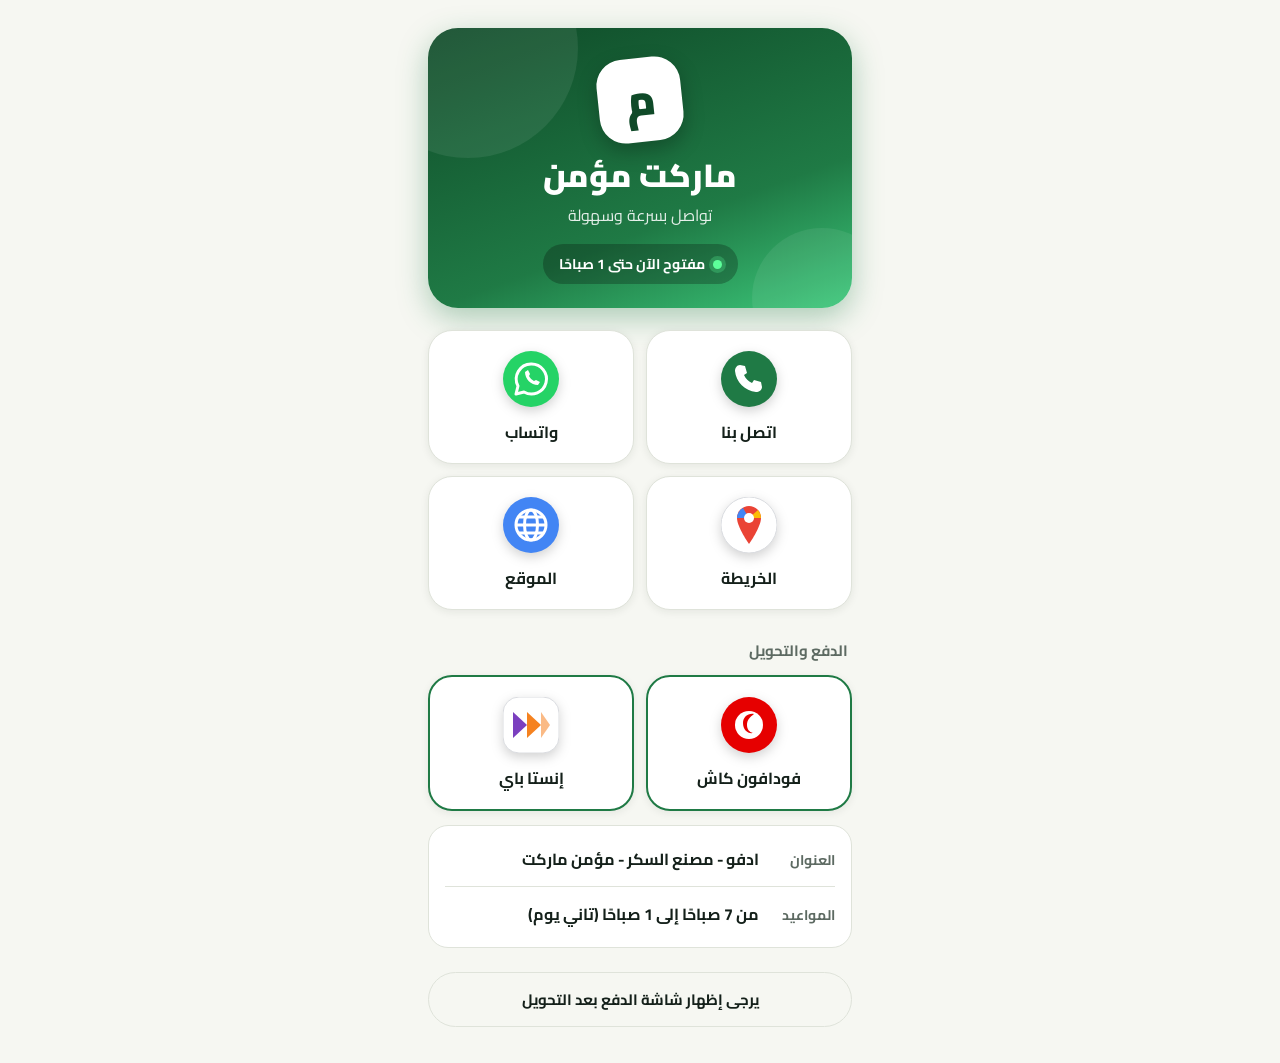
==== simple/index.html @ 1ff88022 "Update simple/index.html" ====
<!DOCTYPE html>
<html lang="ar" dir="rtl">
<head>
<meta charset="utf-8">
<meta name="viewport" content="width=device-width, initial-scale=1, viewport-fit=cover">
<title>ماركت مؤمن</title>
<link href="https://fonts.googleapis.com/css2?family=Cairo:wght@500;700;900&display=swap" rel="stylesheet">
<style>
:root{--bg:#f6f7f2;--card:#ffffff;--ink:#14201a;--mute:#5d6a62;--line:#dfe3da;--accent:#1f7a45;--accent-ink:#fff;--shadow:rgba(20,32,26,.08);
box-sizing:border-box;padding-top:env(safe-area-inset-top,0px);padding-bottom:env(safe-area-inset-bottom,0px)}
@media (prefers-color-scheme:dark){:root:not([data-theme="light"]){--bg:#0c0f0d;--card:#161b18;--ink:#f2f5f0;--mute:#9aa69e;--line:#27302b;--accent:#3cc77a;--accent-ink:#06210f;--shadow:rgba(0,0,0,.4)}}
:root[data-theme="dark"]{--bg:#0c0f0d;--card:#161b18;--ink:#f2f5f0;--mute:#9aa69e;--line:#27302b;--accent:#3cc77a;--accent-ink:#06210f;--shadow:rgba(0,0,0,.4)}
*{box-sizing:border-box;margin:0}
html{scroll-padding-top:env(safe-area-inset-top,0px)}
body{background:var(--bg);color:var(--ink);font-family:'Cairo',Tahoma,Arial,sans-serif;min-height:100vh;display:flex;justify-content:center}
main{width:100%;max-width:460px;padding:28px 18px 36px}
header{text-align:center;padding:10px 0 26px}
.mark{width:84px;height:84px;border-radius:26px;background:var(--accent);color:var(--accent-ink);display:grid;place-items:center;font-size:44px;font-weight:900;margin:0 auto 14px;transform:rotate(-6deg)}
h1{font-size:32px;font-weight:900;line-height:1.2}
header p{color:var(--mute);margin-top:6px;font-size:16px}
.grid{display:grid;grid-template-columns:1fr 1fr;gap:12px}
.item{background:var(--card);border:1px solid var(--line);border-radius:20px;padding:18px 10px 14px;display:flex;flex-direction:column;align-items:center;gap:10px;color:var(--ink);text-decoration:none;font:inherit;font-weight:700;font-size:16px;cursor:pointer;box-shadow:0 2px 8px var(--shadow);transition:transform .15s}
.item:active{transform:scale(.97)}
.item:focus-visible,.copy:focus-visible,.close:focus-visible{outline:3px solid var(--accent);outline-offset:2px}
.item svg{width:56px;height:56px}
.item small{color:var(--mute);font-weight:500;font-size:13px;margin-top:-6px}
h2{font-size:15px;color:var(--mute);font-weight:700;margin:26px 4px 10px}
.note{margin-top:24px;border:1.5px solid var(--line);border-radius:999px;padding:12px 16px;text-align:center;font-weight:700;font-size:15px}
.sheet-bg{position:fixed;inset:0;background:rgba(0,0,0,.55);display:none;align-items:flex-end;justify-content:center;z-index:9}
.sheet-bg.open{display:flex}
.sheet{background:var(--card);width:100%;max-width:460px;border-radius:26px 26px 0 0;padding:24px 20px calc(24px + env(safe-area-inset-bottom,0px));text-align:center}
.sheet h3{font-size:22px;font-weight:900}
.sheet p{color:var(--mute);margin:6px 0 16px}
.num{font-size:26px;font-weight:900;letter-spacing:1px;direction:ltr;background:var(--bg);border-radius:14px;padding:14px;word-break:break-all}
.copy,.close{display:block;width:100%;margin-top:12px;border:0;border-radius:14px;padding:14px;font:inherit;font-weight:900;font-size:17px;cursor:pointer}
.copy{background:var(--accent);color:var(--accent-ink)}
.close{background:transparent;color:var(--mute);font-weight:700}
.info{margin-top:14px;background:var(--card);border:1px solid var(--line);border-radius:20px;padding:6px 16px}
.row{display:flex;gap:12px;align-items:baseline;padding:12px 0;border-bottom:1px solid var(--line)}
.row:last-child{border:0}
.row b{min-width:64px;color:var(--mute);font-weight:700;font-size:14px}
.row span{font-weight:700;font-size:16px}
header{background:linear-gradient(160deg,#0f4a28,#1f7a45 65%,#3cc77a);color:#fff;border-radius:30px;padding:30px 18px 24px;margin-bottom:22px;position:relative;overflow:hidden;box-shadow:0 10px 30px rgba(31,122,69,.35)}
header::before{content:"";position:absolute;width:220px;height:220px;border-radius:50%;background:rgba(255,255,255,.08);top:-90px;left:-70px}
header::after{content:"";position:absolute;width:140px;height:140px;border-radius:50%;background:rgba(255,255,255,.07);bottom:-60px;right:-40px}
header>*{position:relative;z-index:1}
.mark{background:#fff;color:#0f4a28;box-shadow:0 8px 20px rgba(0,0,0,.25)}
header p{color:rgba(255,255,255,.88)}
.badge{display:inline-flex;align-items:center;gap:8px;margin-top:14px;background:rgba(0,0,0,.25);border-radius:999px;padding:7px 16px;font-weight:700;font-size:14px}
.badge i{width:9px;height:9px;border-radius:50%;background:#ff6b6b}
.badge.on i{background:#5dff9a;box-shadow:0 0 0 4px rgba(93,255,154,.25)}
.item{border-radius:24px;padding:20px 10px 16px}
.item svg{filter:drop-shadow(0 4px 6px rgba(0,0,0,.18))}
#pay .item{border:2px solid var(--accent)}
@media(hover:hover){.item:hover{transform:translateY(-3px)}}
main>.grid .item{animation:in .5s both}
main>.grid .item:nth-child(2){animation-delay:.06s}main>.grid .item:nth-child(3){animation-delay:.12s}main>.grid .item:nth-child(4){animation-delay:.18s}
@keyframes in{from{opacity:0;transform:translateY(14px)}}
@media(prefers-reduced-motion:reduce){main>.grid .item{animation:none}}
</style>
</head>
<body>
<main>
<header>
  <div class="mark">م</div>
  <h1>ماركت مؤمن</h1>
  <p>تواصل بسرعة وسهولة</p>
  <span class="badge" id="bd"><i></i><span id="bt"></span></span>
</header>

<div class="grid" id="contact"></div>
<h2>الدفع والتحويل</h2>
<div class="grid" id="pay"></div>
<div class="info">
  <div class="row"><b>العنوان</b><span>ادفو - مصنع السكر - مؤمن ماركت</span></div>
  <div class="row"><b>المواعيد</b><span>من 7 صباحًا إلى 1 صباحًا (تاني يوم)</span></div>
</div>
<div class="note">يرجى إظهار شاشة الدفع بعد التحويل</div>
</main>
<script>
const CONFIG = {
  phone: "01111177487",
  whatsapp: "201111177486",
  maps: "https://maps.app.goo.gl/Q65ktcXpuxqyv25f9?g_st=ac",
  website: "https://mostafaemad21.github.io/moamen-market/",
  instapay: "https://ipn.eg/S/mo2a94/instapay/0HHmDK",
  vodafone: "http://vf.eg/vfcash?id=mt&qrId=dAqxpC",
  /* اتركها فاضية لحد ما تتوفر: */
  facebook: "", instagram: "", tiktok: "", reviews: ""
};
const svg = (bg, inner) => `<svg viewBox="0 0 56 56" aria-hidden="true">${bg}${inner}</svg>`;
const ICONS = {
  phone: svg('<circle cx="28" cy="28" r="28" fill="#1f7a45"/>','<path d="M19 14l5 1 2 7-3 2c2 4 4 6 8 8l2-3 7 2 1 5c0 3-3 5-6 5-11-1-20-10-21-21 0-3 2-6 5-6z" fill="#fff"/>'),
  facebook: svg('<circle cx="28" cy="28" r="28" fill="#1877f2"/>','<path d="M31 46V30h5l1-6h-6v-4c0-2 1-3 3-3h3v-5h-5c-5 0-7 3-7 7v5h-5v6h5v16z" fill="#fff"/>'),
  instagram: svg('<defs><linearGradient id="ig" x1="0" y1="1" x2="1" y2="0"><stop offset="0" stop-color="#feda75"/><stop offset=".4" stop-color="#fa7e1e"/><stop offset=".7" stop-color="#d62976"/><stop offset="1" stop-color="#4f5bd5"/></linearGradient></defs><rect width="56" height="56" rx="16" fill="url(#ig)"/>','<rect x="14" y="14" width="28" height="28" rx="8" fill="none" stroke="#fff" stroke-width="3"/><circle cx="28" cy="28" r="6.5" fill="none" stroke="#fff" stroke-width="3"/><circle cx="36.5" cy="19.5" r="2" fill="#fff"/>'),
  tiktok: svg('<circle cx="28" cy="28" r="28" fill="#000"/>','<path d="M30 15v16a5 5 0 1 1-5-5" fill="none" stroke="#25f4ee" stroke-width="4" stroke-linecap="round" transform="translate(-1.5 1)"/><path d="M30 15v16a5 5 0 1 1-5-5m5-11c1 4 3 6 8 6" fill="none" stroke="#fe2c55" stroke-width="4" stroke-linecap="round" transform="translate(1.5 -1)"/><path d="M30 15v16a5 5 0 1 1-5-5m5-11c1 4 3 6 8 6" fill="none" stroke="#fff" stroke-width="4" stroke-linecap="round"/>'),
  whatsapp: svg('<circle cx="28" cy="28" r="28" fill="#25d366"/>','<path d="M28 13a15 15 0 0 0-13 22l-2 8 8-2a15 15 0 1 0 7-28z" fill="none" stroke="#fff" stroke-width="3" stroke-linejoin="round"/><path d="M22 21c0 7 6 13 13 13l2-3-4-2-2 1c-2-1-4-3-5-5l1-2-2-4z" fill="#fff"/>'),
  maps: svg('<circle cx="28" cy="28" r="28" fill="#fff" stroke="#dadce0"/>','<path d="M28 9a12 12 0 0 0-12 12c0 9 12 26 12 26s12-17 12-26A12 12 0 0 0 28 9z" fill="#ea4335"/><path d="M16 21a12 12 0 0 1 6-10l6 10z" fill="#4285f4"/><path d="M40 21a12 12 0 0 0-3-8l-9 8z" fill="#fbbc04"/><circle cx="28" cy="21" r="5" fill="#fff"/>'),
  reviews: svg('<circle cx="28" cy="28" r="28" fill="#fff" stroke="#dadce0"/>','<text x="28" y="35" text-anchor="middle" font-family="Arial" font-weight="700" font-size="30" fill="#4285f4">G</text><text x="28" y="48" text-anchor="middle" font-size="9" fill="#fbbc04">★★★★★</text>'),
  website: svg('<circle cx="28" cy="28" r="28" fill="#4285f4"/>','<g fill="none" stroke="#fff" stroke-width="3"><circle cx="28" cy="28" r="15"/><ellipse cx="28" cy="28" rx="6.5" ry="15"/><path d="M13 28h30M16 20h24M16 36h24"/></g>'),
  vodafone: svg('<circle cx="28" cy="28" r="28" fill="#e60000"/>','<circle cx="28" cy="28" r="14" fill="#fff"/><path d="M33 17c-6-1-11 3-11 9 0 7 5 11 10 10-4-1-6-4-6-8 0-5 3-8 7-11z" fill="#e60000"/>'),
  instapay: svg('<rect width="56" height="56" rx="16" fill="#fff" stroke="#dadce0"/>','<path d="M10 15l14 13-14 13z" fill="#7b3fbf"/><path d="M24 15l14 13-14 13z" fill="#f58220"/><path d="M38 15l9 13-9 13z" fill="#f58220" opacity=".55"/>')
};

const items = [
  ["phone","اتصل بنا","tel:"+CONFIG.phone],
  ["whatsapp","واتساب","https://wa.me/"+CONFIG.whatsapp],
  ["maps","الخريطة",CONFIG.maps],
  ["website","الموقع",CONFIG.website],
  ["facebook","فيسبوك",CONFIG.facebook],
  ["instagram","انستجرام",CONFIG.instagram],
  ["tiktok","تيك توك",CONFIG.tiktok],
  ["reviews","قيّمنا على جوجل",CONFIG.reviews]
].filter(i=>i[2]);
const pay = [["vodafone","فودافون كاش",CONFIG.vodafone],["instapay","إنستا باي",CONFIG.instapay]];
const a = ([k,t,h]) => `<a class="item" href="${h}" ${h.startsWith('tel:')?'':'target="_blank" rel="noopener"'}>${ICONS[k]}<span>${t}</span></a>`;
document.getElementById('contact').innerHTML = items.map(a).join('');
document.getElementById('pay').innerHTML = pay.map(a).join('');
const h=+new Intl.DateTimeFormat('en',{hour:'numeric',hour12:false,timeZone:'Africa/Cairo'}).format(new Date())%24;
const on=h>=7||h<1;document.getElementById('bd').classList.toggle('on',on);
document.getElementById('bt').textContent=on?'مفتوح الآن حتى 1 صباحًا':'مغلق الآن - نفتح 7 صباحًا';
</script>
</body>
</html>
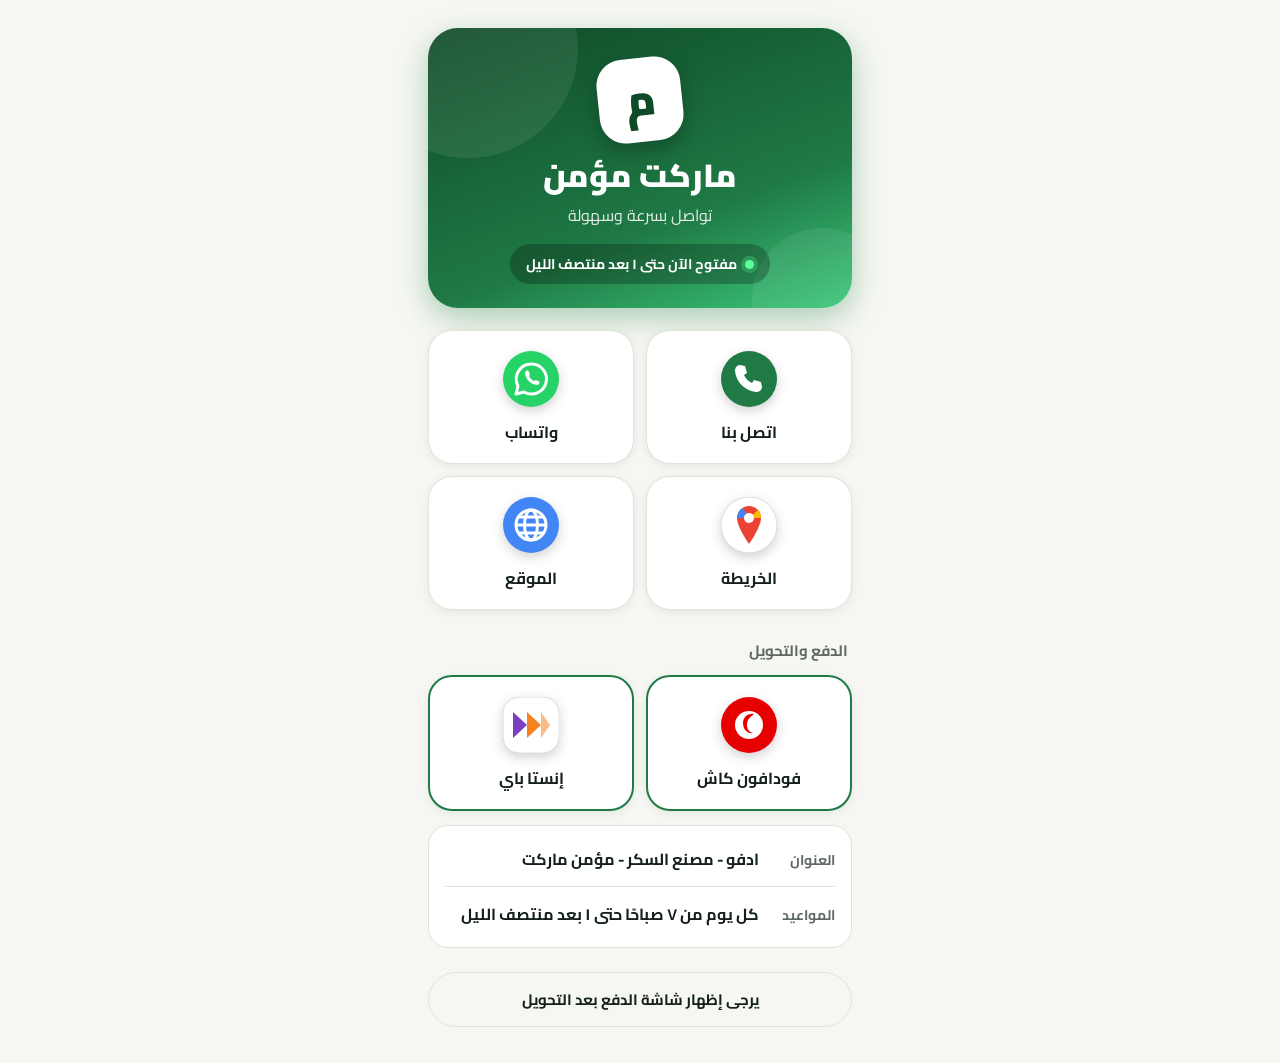
==== commit 0f01397a: "Update simple/index.html" ====
--- a/simple/index.html
+++ b/simple/index.html
@@ -73,7 +73,7 @@
 <div class="grid" id="pay"></div>
 <div class="info">
   <div class="row"><b>العنوان</b><span>ادفو - مصنع السكر - مؤمن ماركت</span></div>
-  <div class="row"><b>المواعيد</b><span>من 7 صباحًا إلى 1 صباحًا (تاني يوم)</span></div>
+  <div class="row"><b>المواعيد</b><span>كل يوم من ٧ صباحًا حتى ١ بعد منتصف الليل</span></div>
 </div>
 <div class="note">يرجى إظهار شاشة الدفع بعد التحويل</div>
 </main>
@@ -84,7 +84,7 @@
   maps: "https://maps.app.goo.gl/Q65ktcXpuxqyv25f9?g_st=ac",
   website: "https://mostafaemad21.github.io/moamen-market/",
   instapay: "https://ipn.eg/S/mo2a94/instapay/0HHmDK",
-  vodafone: "http://vf.eg/vfcash?id=mt&qrId=dAqxpC",
+  vodafone: "https://vf.eg/vfcash?id=mt&qrId=dAqxpC",
   /* اتركها فاضية لحد ما تتوفر: */
   facebook: "", instagram: "", tiktok: "", reviews: ""
 };
@@ -118,7 +118,7 @@
 document.getElementById('pay').innerHTML = pay.map(a).join('');
 const h=+new Intl.DateTimeFormat('en',{hour:'numeric',hour12:false,timeZone:'Africa/Cairo'}).format(new Date())%24;
 const on=h>=7||h<1;document.getElementById('bd').classList.toggle('on',on);
-document.getElementById('bt').textContent=on?'مفتوح الآن حتى 1 صباحًا':'مغلق الآن - نفتح 7 صباحًا';
+document.getElementById('bt').textContent=on?'مفتوح الآن حتى ١ بعد منتصف الليل':'مغلق الآن - نفتح ٧ صباحًا';
 </script>
 </body>
 </html>
